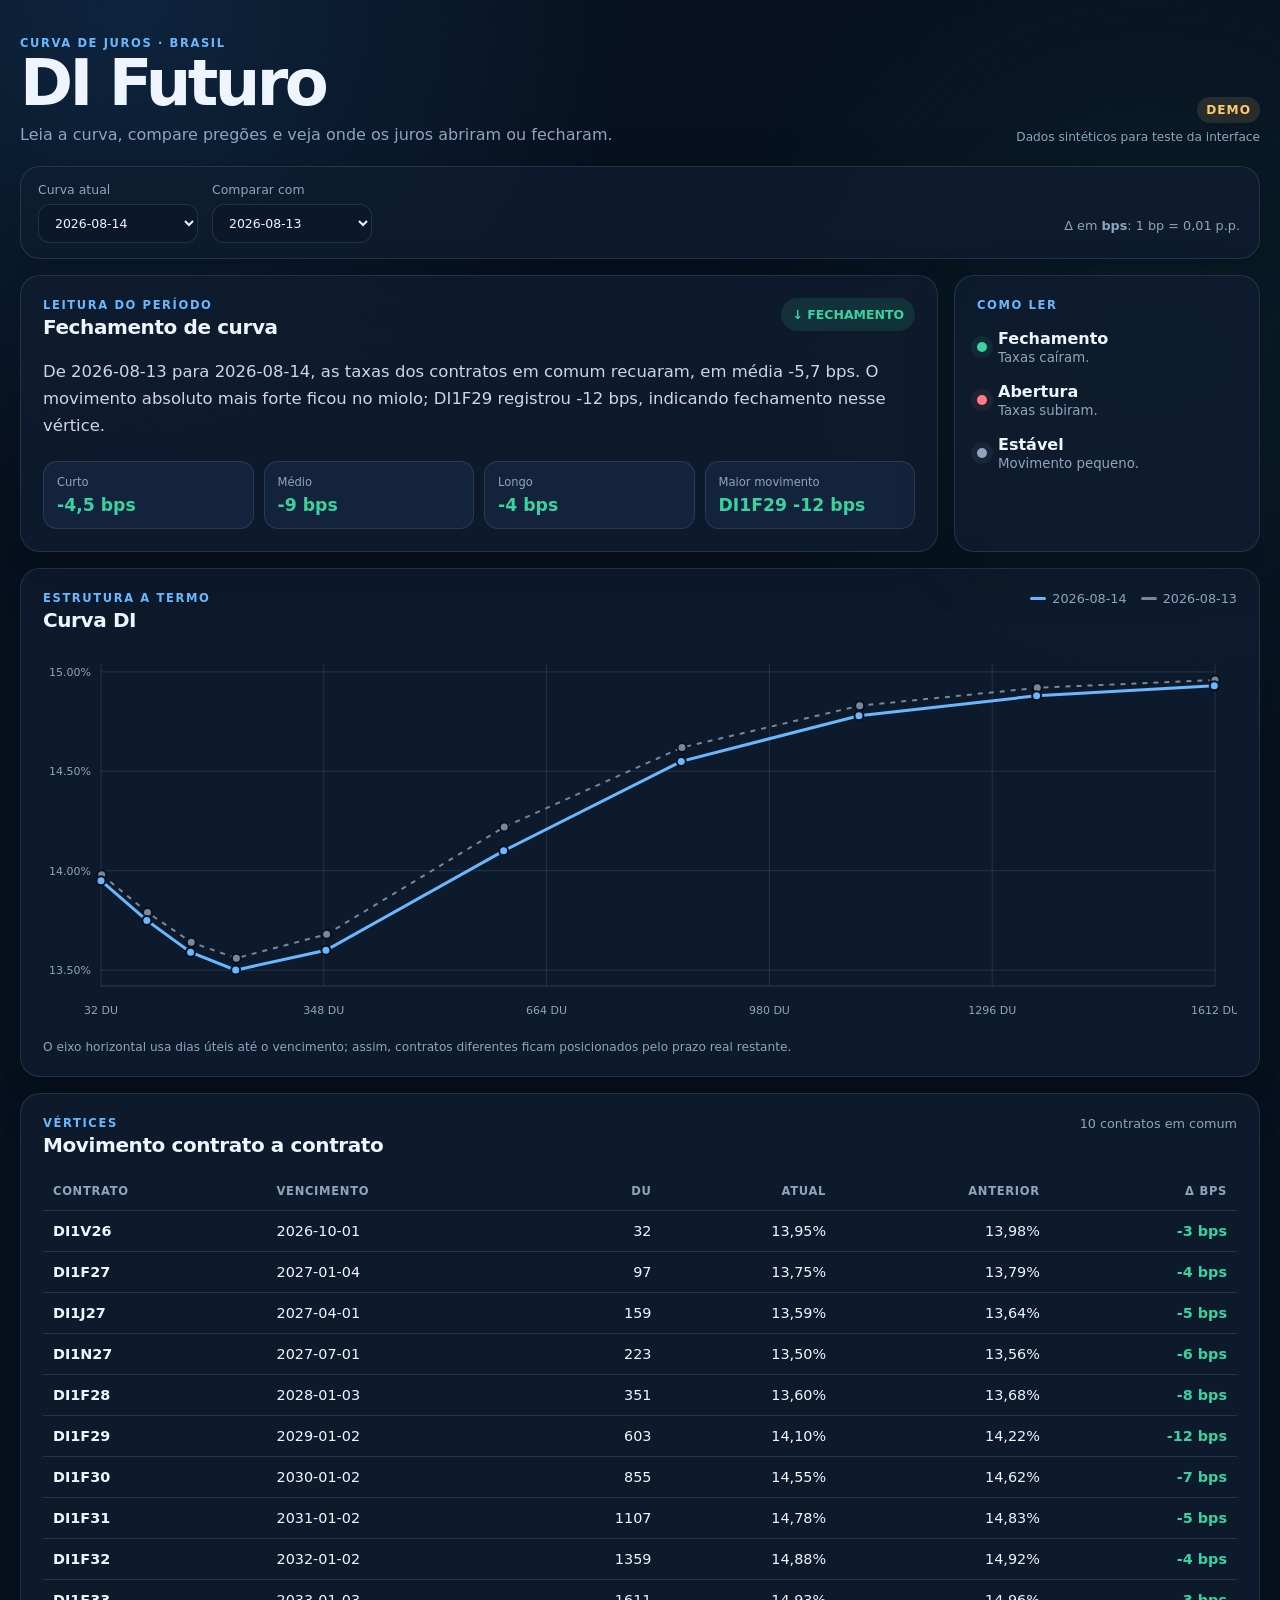
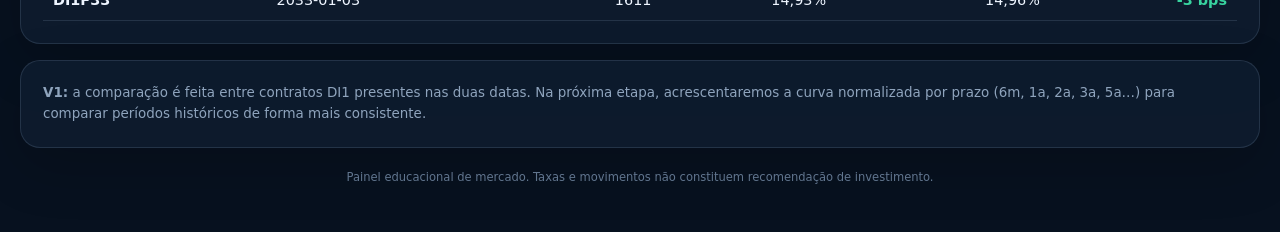
==== index.html @ f1d65b03 "Add files via upload" ====
<!doctype html>
<html lang="pt-BR">
<head>
  <meta charset="utf-8">
  <meta name="viewport" content="width=device-width, initial-scale=1">
  <meta name="description" content="Painel didático de curva DI Futuro, movimentos em pontos-base e comparação entre pregões.">
  <title>Curva de Juros Brasil · DI Futuro</title>
  <link rel="stylesheet" href="css/style.css">
</head>
<body>
  <main class="shell">
    <header class="topbar">
      <div>
        <p class="eyebrow">CURVA DE JUROS · BRASIL</p>
        <h1>DI Futuro</h1>
        <p class="subtitle">Leia a curva, compare pregões e veja onde os juros abriram ou fecharam.</p>
      </div>
      <div class="sourceBox">
        <span id="modeBadge" class="badge">carregando</span>
        <span id="sourceText">—</span>
      </div>
    </header>

    <section class="controls panel">
      <label>
        Curva atual
        <select id="currentDate"></select>
      </label>
      <label>
        Comparar com
        <select id="compareDate"></select>
      </label>
      <div class="controlHint">Δ em <strong>bps</strong>: 1 bp = 0,01 p.p.</div>
    </section>

    <section class="heroGrid">
      <article class="panel reading">
        <div class="panelHead">
          <div>
            <p class="eyebrow">LEITURA DO PERÍODO</p>
            <h2 id="movementTitle">—</h2>
          </div>
          <div id="movementPill" class="movementPill neutral">—</div>
        </div>
        <p id="movementText" class="readingText">Carregando as curvas…</p>
        <div class="metrics">
          <div><span>Curto</span><strong id="shortMove">—</strong></div>
          <div><span>Médio</span><strong id="midMove">—</strong></div>
          <div><span>Longo</span><strong id="longMove">—</strong></div>
          <div><span>Maior movimento</span><strong id="largestMove">—</strong></div>
        </div>
      </article>

      <article class="panel glossary">
        <p class="eyebrow">COMO LER</p>
        <div class="glossaryRow"><span class="dot down"></span><div><strong>Fechamento</strong><small>Taxas caíram.</small></div></div>
        <div class="glossaryRow"><span class="dot up"></span><div><strong>Abertura</strong><small>Taxas subiram.</small></div></div>
        <div class="glossaryRow"><span class="dot flat"></span><div><strong>Estável</strong><small>Movimento pequeno.</small></div></div>
      </article>
    </section>

    <section class="panel chartPanel">
      <div class="panelHead">
        <div>
          <p class="eyebrow">ESTRUTURA A TERMO</p>
          <h2>Curva DI</h2>
        </div>
        <div id="legend" class="legend"></div>
      </div>
      <div id="chart" class="chart" aria-label="Gráfico da curva DI"></div>
      <p class="chartNote">O eixo horizontal usa dias úteis até o vencimento; assim, contratos diferentes ficam posicionados pelo prazo real restante.</p>
    </section>

    <section class="panel">
      <div class="panelHead">
        <div>
          <p class="eyebrow">VÉRTICES</p>
          <h2>Movimento contrato a contrato</h2>
        </div>
        <div id="commonCount" class="muted">—</div>
      </div>
      <div class="tableWrap">
        <table>
          <thead>
            <tr>
              <th>Contrato</th>
              <th>Vencimento</th>
              <th>DU</th>
              <th>Atual</th>
              <th>Anterior</th>
              <th>Δ bps</th>
            </tr>
          </thead>
          <tbody id="curveTable"></tbody>
        </table>
      </div>
    </section>

    <section class="panel notePanel">
      <p><strong>V1:</strong> a comparação é feita entre contratos DI1 presentes nas duas datas. Na próxima etapa, acrescentaremos a curva normalizada por prazo (6m, 1a, 2a, 3a, 5a…) para comparar períodos históricos de forma mais consistente.</p>
    </section>

    <footer>
      Painel educacional de mercado. Taxas e movimentos não constituem recomendação de investimento.
    </footer>
  </main>
  <script src="js/app.js" defer></script>
</body>
</html>
---- css/style.css ----
:root {
  --bg: #07111f;
  --panel: rgba(14, 28, 47, .86);
  --panel2: rgba(21, 39, 63, .82);
  --text: #eef5ff;
  --muted: #8fa4bd;
  --line: rgba(166, 194, 226, .15);
  --accent: #69b7ff;
  --positive: #38d39f;
  --negative: #ff7b87;
  --warning: #ffc96b;
  --radius: 20px;
}
* { box-sizing: border-box; }
html { color-scheme: dark; }
body {
  margin: 0;
  font-family: Inter, ui-sans-serif, system-ui, -apple-system, BlinkMacSystemFont, "Segoe UI", sans-serif;
  background:
    radial-gradient(circle at 10% 0%, rgba(38, 105, 170, .22), transparent 32rem),
    radial-gradient(circle at 90% 18%, rgba(24, 124, 107, .12), transparent 28rem),
    var(--bg);
  color: var(--text);
}
.shell { width: min(1240px, calc(100% - 32px)); margin: 0 auto; padding: 36px 0 48px; }
.topbar { display: flex; gap: 28px; align-items: flex-end; justify-content: space-between; margin-bottom: 22px; }
h1 { margin: 2px 0 6px; font-size: clamp(2.2rem, 5vw, 4.5rem); line-height: .98; letter-spacing: -.055em; }
h2 { margin: 3px 0 0; font-size: 1.25rem; letter-spacing: -.02em; }
p { margin: 0; }
.eyebrow { color: var(--accent); font-weight: 800; font-size: .72rem; letter-spacing: .14em; }
.subtitle { color: var(--muted); max-width: 680px; margin-top: 10px; }
.panel { border: 1px solid var(--line); background: var(--panel); border-radius: var(--radius); box-shadow: 0 18px 55px rgba(0,0,0,.18); }
.sourceBox { display: flex; flex-direction: column; align-items: flex-end; gap: 7px; color: var(--muted); font-size: .76rem; text-align: right; max-width: 320px; }
.badge { display: inline-flex; padding: 6px 9px; border-radius: 999px; background: rgba(105,183,255,.13); color: var(--accent); font-weight: 800; text-transform: uppercase; letter-spacing: .08em; }
.badge.demo { color: var(--warning); background: rgba(255,201,107,.12); }
.badge.live { color: var(--positive); background: rgba(56,211,159,.12); }
.controls { padding: 15px 17px; display: flex; gap: 14px; align-items: end; margin-bottom: 16px; }
.controls label { display: grid; gap: 7px; color: var(--muted); font-size: .78rem; }
select { min-width: 160px; border: 1px solid var(--line); border-radius: 12px; background: #0a182a; color: var(--text); padding: 10px 12px; font: inherit; }
.controlHint { margin-left: auto; color: var(--muted); font-size: .8rem; padding: 10px 2px; }
.heroGrid { display: grid; grid-template-columns: minmax(0, 3fr) minmax(230px, 1fr); gap: 16px; margin-bottom: 16px; }
.reading, .glossary, .chartPanel, section.panel:not(.controls) { padding: 22px; }
.panelHead { display: flex; justify-content: space-between; gap: 18px; align-items: flex-start; }
.movementPill { padding: 9px 11px; border-radius: 999px; font-size: .78rem; font-weight: 800; white-space: nowrap; }
.movementPill.close { background: rgba(56,211,159,.12); color: var(--positive); }
.movementPill.open { background: rgba(255,123,135,.12); color: var(--negative); }
.movementPill.neutral { background: rgba(143,164,189,.12); color: var(--muted); }
.readingText { color: #c8d7e9; font-size: 1.03rem; line-height: 1.65; margin: 19px 0 22px; }
.metrics { display: grid; grid-template-columns: repeat(4, 1fr); gap: 10px; }
.metrics > div { background: var(--panel2); border: 1px solid var(--line); border-radius: 14px; padding: 13px; }
.metrics span { display: block; color: var(--muted); font-size: .72rem; margin-bottom: 6px; }
.metrics strong { font-size: 1.08rem; }
.glossary { display: grid; align-content: start; gap: 17px; }
.glossaryRow { display: flex; gap: 11px; align-items: center; }
.glossaryRow div { display: grid; gap: 2px; }
.glossaryRow small { color: var(--muted); }
.dot { width: 10px; height: 10px; border-radius: 50%; flex: 0 0 auto; }
.dot.down { background: var(--positive); box-shadow: 0 0 0 6px rgba(56,211,159,.08); }
.dot.up { background: var(--negative); box-shadow: 0 0 0 6px rgba(255,123,135,.08); }
.dot.flat { background: var(--muted); box-shadow: 0 0 0 6px rgba(143,164,189,.08); }
.chartPanel { margin-bottom: 16px; }
.legend { display: flex; gap: 14px; color: var(--muted); font-size: .8rem; flex-wrap: wrap; justify-content: end; }
.legend span { display: inline-flex; align-items: center; gap: 6px; }
.legend i { width: 16px; height: 3px; border-radius: 99px; display: inline-block; background: var(--accent); }
.legend .prev i { background: #7a8798; }
.chart { width: 100%; min-height: 390px; margin-top: 10px; overflow: hidden; }
.chart svg { width: 100%; height: 390px; display: block; }
.chart text { font-family: inherit; fill: var(--muted); font-size: 11px; }
.chart .grid { stroke: var(--line); stroke-width: 1; }
.chart .axis { stroke: rgba(166,194,226,.22); }
.chart .currentLine { fill: none; stroke: var(--accent); stroke-width: 3; }
.chart .prevLine { fill: none; stroke: #7a8798; stroke-width: 2; stroke-dasharray: 5 6; }
.chart .currentPoint { fill: var(--accent); stroke: #07111f; stroke-width: 2; }
.chart .prevPoint { fill: #7a8798; stroke: #07111f; stroke-width: 2; }
.chartNote { color: var(--muted); font-size: .76rem; margin-top: 8px; }
.tableWrap { overflow-x: auto; margin-top: 15px; }
table { width: 100%; border-collapse: collapse; min-width: 680px; }
th, td { padding: 12px 10px; border-bottom: 1px solid var(--line); text-align: right; font-variant-numeric: tabular-nums; }
th { color: var(--muted); font-size: .72rem; font-weight: 650; text-transform: uppercase; letter-spacing: .06em; }
th:first-child, td:first-child, th:nth-child(2), td:nth-child(2) { text-align: left; }
td { font-size: .9rem; }
.delta.neg { color: var(--positive); font-weight: 800; }
.delta.pos { color: var(--negative); font-weight: 800; }
.delta.flat { color: var(--muted); font-weight: 800; }
.muted { color: var(--muted); font-size: .8rem; }
.notePanel { margin-top: 16px; color: var(--muted); line-height: 1.55; font-size: .84rem; }
footer { color: #61758e; text-align: center; font-size: .72rem; padding-top: 22px; }
.error { color: var(--negative); padding: 24px; }
@media (max-width: 820px) {
  .topbar { align-items: flex-start; flex-direction: column; }
  .sourceBox { align-items: flex-start; text-align: left; }
  .controls { align-items: stretch; flex-direction: column; }
  .controlHint { margin-left: 0; }
  select { width: 100%; }
  .heroGrid { grid-template-columns: 1fr; }
  .metrics { grid-template-columns: repeat(2, 1fr); }
  .chart { min-height: 330px; }
  .chart svg { height: 330px; }
}
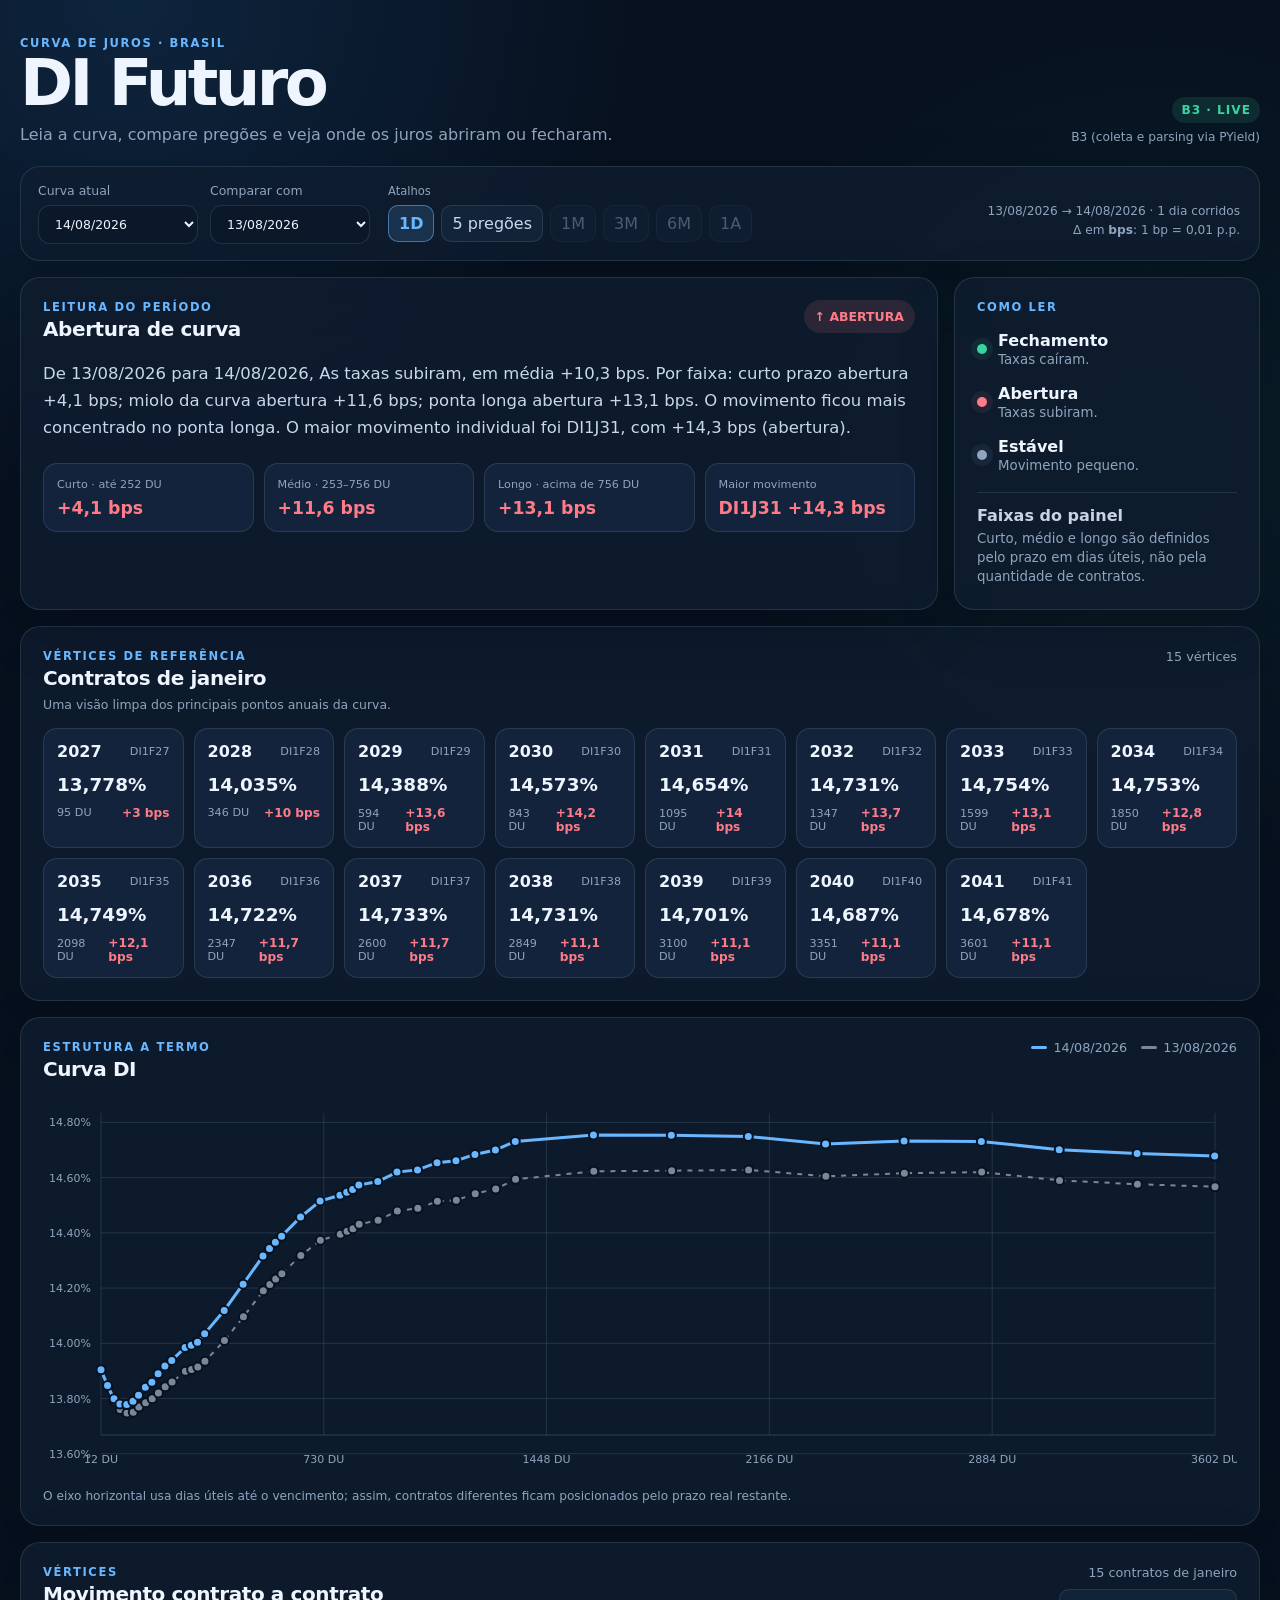
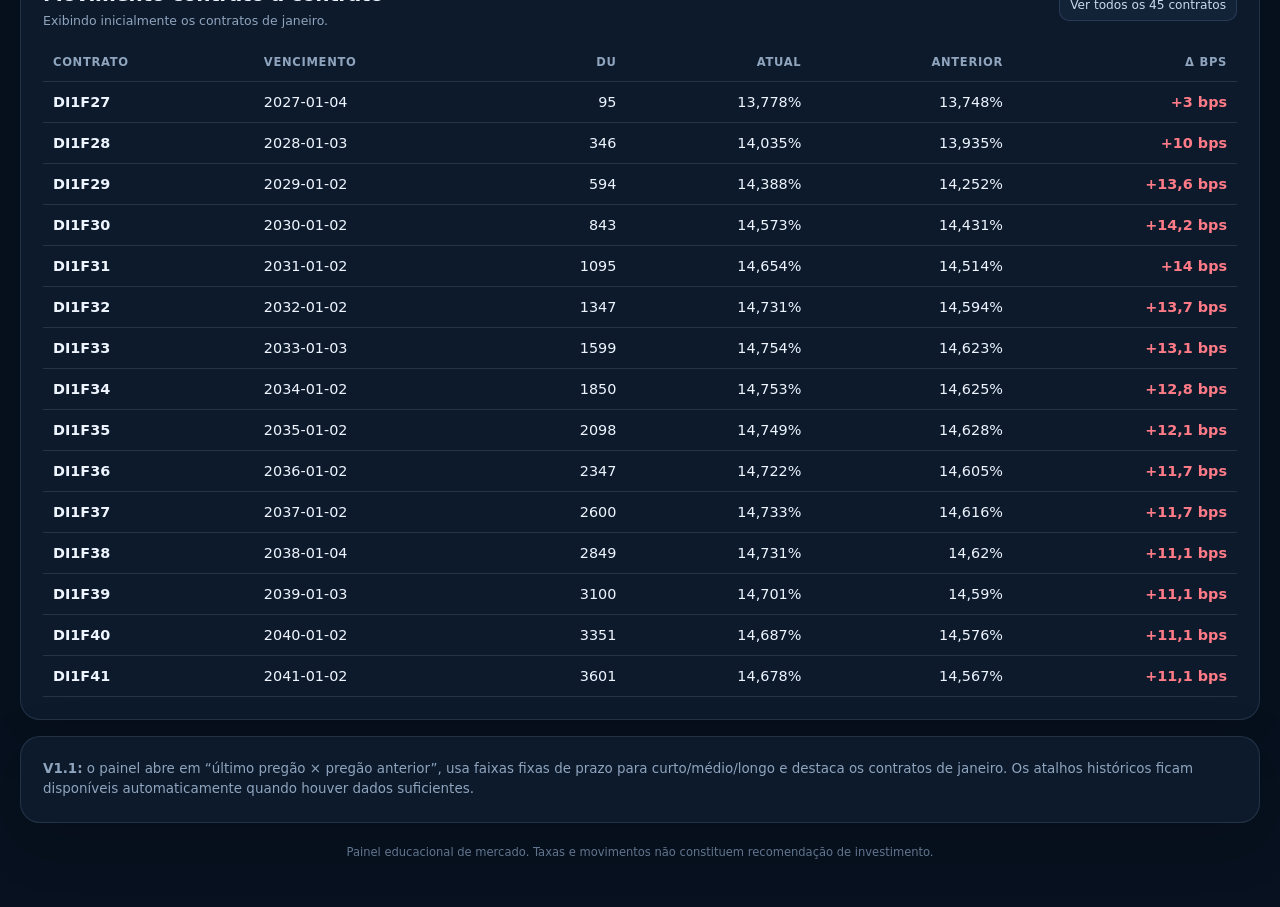
==== commit 83b910b6: "Add files via upload" ====
--- a/index.html
+++ b/index.html
@@ -22,15 +22,33 @@
     </header>
 
     <section class="controls panel">
-      <label>
-        Curva atual
-        <select id="currentDate"></select>
-      </label>
-      <label>
-        Comparar com
-        <select id="compareDate"></select>
-      </label>
-      <div class="controlHint">Δ em <strong>bps</strong>: 1 bp = 0,01 p.p.</div>
+      <div class="dateControls">
+        <label>
+          Curva atual
+          <select id="currentDate"></select>
+        </label>
+        <label>
+          Comparar com
+          <select id="compareDate"></select>
+        </label>
+      </div>
+
+      <div class="presetWrap">
+        <span class="presetLabel">Atalhos</span>
+        <div class="presetButtons" id="presetButtons">
+          <button type="button" data-preset="1d">1D</button>
+          <button type="button" data-preset="5d">5 pregões</button>
+          <button type="button" data-preset="1m">1M</button>
+          <button type="button" data-preset="3m">3M</button>
+          <button type="button" data-preset="6m">6M</button>
+          <button type="button" data-preset="1y">1A</button>
+        </div>
+      </div>
+
+      <div class="controlHint">
+        <span id="periodLabel">—</span>
+        <span>Δ em <strong>bps</strong>: 1 bp = 0,01 p.p.</span>
+      </div>
     </section>
 
     <section class="heroGrid">
@@ -44,10 +62,22 @@
         </div>
         <p id="movementText" class="readingText">Carregando as curvas…</p>
         <div class="metrics">
-          <div><span>Curto</span><strong id="shortMove">—</strong></div>
-          <div><span>Médio</span><strong id="midMove">—</strong></div>
-          <div><span>Longo</span><strong id="longMove">—</strong></div>
-          <div><span>Maior movimento</span><strong id="largestMove">—</strong></div>
+          <div>
+            <span>Curto · até 252 DU</span>
+            <strong id="shortMove">—</strong>
+          </div>
+          <div>
+            <span>Médio · 253–756 DU</span>
+            <strong id="midMove">—</strong>
+          </div>
+          <div>
+            <span>Longo · acima de 756 DU</span>
+            <strong id="longMove">—</strong>
+          </div>
+          <div>
+            <span>Maior movimento</span>
+            <strong id="largestMove">—</strong>
+          </div>
         </div>
       </article>
 
@@ -56,7 +86,23 @@
         <div class="glossaryRow"><span class="dot down"></span><div><strong>Fechamento</strong><small>Taxas caíram.</small></div></div>
         <div class="glossaryRow"><span class="dot up"></span><div><strong>Abertura</strong><small>Taxas subiram.</small></div></div>
         <div class="glossaryRow"><span class="dot flat"></span><div><strong>Estável</strong><small>Movimento pequeno.</small></div></div>
+        <div class="bucketHelp">
+          <strong>Faixas do painel</strong>
+          <small>Curto, médio e longo são definidos pelo prazo em dias úteis, não pela quantidade de contratos.</small>
+        </div>
       </article>
+    </section>
+
+    <section class="panel januaryPanel">
+      <div class="panelHead">
+        <div>
+          <p class="eyebrow">VÉRTICES DE REFERÊNCIA</p>
+          <h2>Contratos de janeiro</h2>
+          <p class="sectionSubtitle">Uma visão limpa dos principais pontos anuais da curva.</p>
+        </div>
+        <div id="januaryCount" class="muted">—</div>
+      </div>
+      <div id="januaryGrid" class="januaryGrid"></div>
     </section>
 
     <section class="panel chartPanel">
@@ -76,8 +122,12 @@
         <div>
           <p class="eyebrow">VÉRTICES</p>
           <h2>Movimento contrato a contrato</h2>
+          <p class="sectionSubtitle" id="tableModeText">Exibindo inicialmente os contratos de janeiro.</p>
         </div>
-        <div id="commonCount" class="muted">—</div>
+        <div class="tableActions">
+          <div id="commonCount" class="muted">—</div>
+          <button type="button" id="toggleTable" class="secondaryButton">Ver todos os contratos</button>
+        </div>
       </div>
       <div class="tableWrap">
         <table>
@@ -97,7 +147,7 @@
     </section>
 
     <section class="panel notePanel">
-      <p><strong>V1:</strong> a comparação é feita entre contratos DI1 presentes nas duas datas. Na próxima etapa, acrescentaremos a curva normalizada por prazo (6m, 1a, 2a, 3a, 5a…) para comparar períodos históricos de forma mais consistente.</p>
+      <p><strong>V1.1:</strong> o painel abre em “último pregão × pregão anterior”, usa faixas fixas de prazo para curto/médio/longo e destaca os contratos de janeiro. Os atalhos históricos ficam disponíveis automaticamente quando houver dados suficientes.</p>
     </section>
 
     <footer>
--- a/css/style.css
+++ b/css/style.css
@@ -22,6 +22,9 @@
     var(--bg);
   color: var(--text);
 }
+button, select { font: inherit; }
+button { cursor: pointer; }
+
 .shell { width: min(1240px, calc(100% - 32px)); margin: 0 auto; padding: 36px 0 48px; }
 .topbar { display: flex; gap: 28px; align-items: flex-end; justify-content: space-between; margin-bottom: 22px; }
 h1 { margin: 2px 0 6px; font-size: clamp(2.2rem, 5vw, 4.5rem); line-height: .98; letter-spacing: -.055em; }
@@ -29,27 +32,99 @@
 p { margin: 0; }
 .eyebrow { color: var(--accent); font-weight: 800; font-size: .72rem; letter-spacing: .14em; }
 .subtitle { color: var(--muted); max-width: 680px; margin-top: 10px; }
-.panel { border: 1px solid var(--line); background: var(--panel); border-radius: var(--radius); box-shadow: 0 18px 55px rgba(0,0,0,.18); }
-.sourceBox { display: flex; flex-direction: column; align-items: flex-end; gap: 7px; color: var(--muted); font-size: .76rem; text-align: right; max-width: 320px; }
-.badge { display: inline-flex; padding: 6px 9px; border-radius: 999px; background: rgba(105,183,255,.13); color: var(--accent); font-weight: 800; text-transform: uppercase; letter-spacing: .08em; }
+.sectionSubtitle { color: var(--muted); font-size: .78rem; margin-top: 7px; }
+
+.panel {
+  border: 1px solid var(--line);
+  background: var(--panel);
+  border-radius: var(--radius);
+  box-shadow: 0 18px 55px rgba(0,0,0,.18);
+}
+.sourceBox {
+  display: flex; flex-direction: column; align-items: flex-end; gap: 7px;
+  color: var(--muted); font-size: .76rem; text-align: right; max-width: 320px;
+}
+.badge {
+  display: inline-flex; padding: 6px 9px; border-radius: 999px;
+  background: rgba(105,183,255,.13); color: var(--accent);
+  font-weight: 800; text-transform: uppercase; letter-spacing: .08em;
+}
 .badge.demo { color: var(--warning); background: rgba(255,201,107,.12); }
 .badge.live { color: var(--positive); background: rgba(56,211,159,.12); }
-.controls { padding: 15px 17px; display: flex; gap: 14px; align-items: end; margin-bottom: 16px; }
+
+.controls {
+  padding: 16px 17px;
+  display: grid;
+  grid-template-columns: auto 1fr auto;
+  gap: 18px;
+  align-items: end;
+  margin-bottom: 16px;
+}
+.dateControls { display: flex; gap: 12px; }
 .controls label { display: grid; gap: 7px; color: var(--muted); font-size: .78rem; }
-select { min-width: 160px; border: 1px solid var(--line); border-radius: 12px; background: #0a182a; color: var(--text); padding: 10px 12px; font: inherit; }
-.controlHint { margin-left: auto; color: var(--muted); font-size: .8rem; padding: 10px 2px; }
-.heroGrid { display: grid; grid-template-columns: minmax(0, 3fr) minmax(230px, 1fr); gap: 16px; margin-bottom: 16px; }
-.reading, .glossary, .chartPanel, section.panel:not(.controls) { padding: 22px; }
+select {
+  min-width: 160px;
+  border: 1px solid var(--line);
+  border-radius: 12px;
+  background: #0a182a;
+  color: var(--text);
+  padding: 10px 12px;
+}
+.presetWrap { display: grid; gap: 7px; align-self: center; }
+.presetLabel { color: var(--muted); font-size: .72rem; }
+.presetButtons { display: flex; gap: 7px; flex-wrap: wrap; }
+.presetButtons button,
+.secondaryButton {
+  border: 1px solid var(--line);
+  background: rgba(105,183,255,.06);
+  color: #c9d9ea;
+  border-radius: 10px;
+  padding: 8px 10px;
+  transition: .15s ease;
+}
+.presetButtons button:hover:not(:disabled),
+.secondaryButton:hover {
+  border-color: rgba(105,183,255,.45);
+  background: rgba(105,183,255,.12);
+}
+.presetButtons button.active {
+  color: var(--accent);
+  border-color: rgba(105,183,255,.52);
+  background: rgba(105,183,255,.15);
+  font-weight: 800;
+}
+.presetButtons button:disabled {
+  opacity: .34;
+  cursor: not-allowed;
+}
+.controlHint {
+  color: var(--muted);
+  font-size: .76rem;
+  display: grid;
+  gap: 5px;
+  text-align: right;
+  padding: 7px 2px;
+}
+
+.heroGrid {
+  display: grid;
+  grid-template-columns: minmax(0, 3fr) minmax(230px, 1fr);
+  gap: 16px;
+  margin-bottom: 16px;
+}
+.reading, .glossary, .chartPanel, .januaryPanel, section.panel:not(.controls) { padding: 22px; }
 .panelHead { display: flex; justify-content: space-between; gap: 18px; align-items: flex-start; }
 .movementPill { padding: 9px 11px; border-radius: 999px; font-size: .78rem; font-weight: 800; white-space: nowrap; }
 .movementPill.close { background: rgba(56,211,159,.12); color: var(--positive); }
 .movementPill.open { background: rgba(255,123,135,.12); color: var(--negative); }
 .movementPill.neutral { background: rgba(143,164,189,.12); color: var(--muted); }
 .readingText { color: #c8d7e9; font-size: 1.03rem; line-height: 1.65; margin: 19px 0 22px; }
+
 .metrics { display: grid; grid-template-columns: repeat(4, 1fr); gap: 10px; }
 .metrics > div { background: var(--panel2); border: 1px solid var(--line); border-radius: 14px; padding: 13px; }
-.metrics span { display: block; color: var(--muted); font-size: .72rem; margin-bottom: 6px; }
+.metrics span { display: block; color: var(--muted); font-size: .7rem; margin-bottom: 6px; line-height: 1.35; }
 .metrics strong { font-size: 1.08rem; }
+
 .glossary { display: grid; align-content: start; gap: 17px; }
 .glossaryRow { display: flex; gap: 11px; align-items: center; }
 .glossaryRow div { display: grid; gap: 2px; }
@@ -58,6 +133,34 @@
 .dot.down { background: var(--positive); box-shadow: 0 0 0 6px rgba(56,211,159,.08); }
 .dot.up { background: var(--negative); box-shadow: 0 0 0 6px rgba(255,123,135,.08); }
 .dot.flat { background: var(--muted); box-shadow: 0 0 0 6px rgba(143,164,189,.08); }
+.bucketHelp {
+  display: grid; gap: 4px; padding-top: 13px; margin-top: 2px;
+  border-top: 1px solid var(--line); color: #c7d4e4;
+}
+.bucketHelp small { color: var(--muted); line-height: 1.45; }
+
+.januaryPanel { margin-bottom: 16px; }
+.januaryGrid {
+  display: grid;
+  grid-template-columns: repeat(auto-fit, minmax(125px, 1fr));
+  gap: 10px;
+  margin-top: 16px;
+}
+.vertexCard {
+  border: 1px solid var(--line);
+  background: var(--panel2);
+  border-radius: 14px;
+  padding: 13px;
+  min-width: 0;
+}
+.vertexTop, .vertexBottom {
+  display: flex; align-items: center; justify-content: space-between; gap: 8px;
+}
+.vertexTop span { font-weight: 800; }
+.vertexTop small, .vertexBottom span:first-child { color: var(--muted); font-size: .7rem; }
+.vertexCard > strong { display: block; font-size: 1.15rem; margin: 13px 0 11px; font-variant-numeric: tabular-nums; }
+.vertexBottom .delta { font-size: .76rem; }
+
 .chartPanel { margin-bottom: 16px; }
 .legend { display: flex; gap: 14px; color: var(--muted); font-size: .8rem; flex-wrap: wrap; justify-content: end; }
 .legend span { display: inline-flex; align-items: center; gap: 6px; }
@@ -73,12 +176,21 @@
 .chart .currentPoint { fill: var(--accent); stroke: #07111f; stroke-width: 2; }
 .chart .prevPoint { fill: #7a8798; stroke: #07111f; stroke-width: 2; }
 .chartNote { color: var(--muted); font-size: .76rem; margin-top: 8px; }
+
+.tableActions { display: grid; justify-items: end; gap: 9px; }
+.secondaryButton { font-size: .76rem; white-space: nowrap; }
 .tableWrap { overflow-x: auto; margin-top: 15px; }
 table { width: 100%; border-collapse: collapse; min-width: 680px; }
-th, td { padding: 12px 10px; border-bottom: 1px solid var(--line); text-align: right; font-variant-numeric: tabular-nums; }
+th, td {
+  padding: 12px 10px;
+  border-bottom: 1px solid var(--line);
+  text-align: right;
+  font-variant-numeric: tabular-nums;
+}
 th { color: var(--muted); font-size: .72rem; font-weight: 650; text-transform: uppercase; letter-spacing: .06em; }
 th:first-child, td:first-child, th:nth-child(2), td:nth-child(2) { text-align: left; }
 td { font-size: .9rem; }
+
 .delta.neg { color: var(--positive); font-weight: 800; }
 .delta.pos { color: var(--negative); font-weight: 800; }
 .delta.flat { color: var(--muted); font-weight: 800; }
@@ -86,14 +198,28 @@
 .notePanel { margin-top: 16px; color: var(--muted); line-height: 1.55; font-size: .84rem; }
 footer { color: #61758e; text-align: center; font-size: .72rem; padding-top: 22px; }
 .error { color: var(--negative); padding: 24px; }
+
+@media (max-width: 1000px) {
+  .controls { grid-template-columns: 1fr; align-items: stretch; }
+  .controlHint { text-align: left; }
+}
+
 @media (max-width: 820px) {
+  .shell { width: min(100% - 20px, 1240px); padding-top: 22px; }
   .topbar { align-items: flex-start; flex-direction: column; }
   .sourceBox { align-items: flex-start; text-align: left; }
-  .controls { align-items: stretch; flex-direction: column; }
-  .controlHint { margin-left: 0; }
+  .dateControls { flex-direction: column; }
   select { width: 100%; }
   .heroGrid { grid-template-columns: 1fr; }
   .metrics { grid-template-columns: repeat(2, 1fr); }
   .chart { min-height: 330px; }
   .chart svg { height: 330px; }
-}
+  .panelHead { flex-direction: column; }
+  .tableActions { justify-items: start; }
+}
+
+@media (max-width: 520px) {
+  .metrics { grid-template-columns: 1fr; }
+  .presetButtons button { flex: 1 1 auto; }
+  .januaryGrid { grid-template-columns: repeat(2, 1fr); }
+}
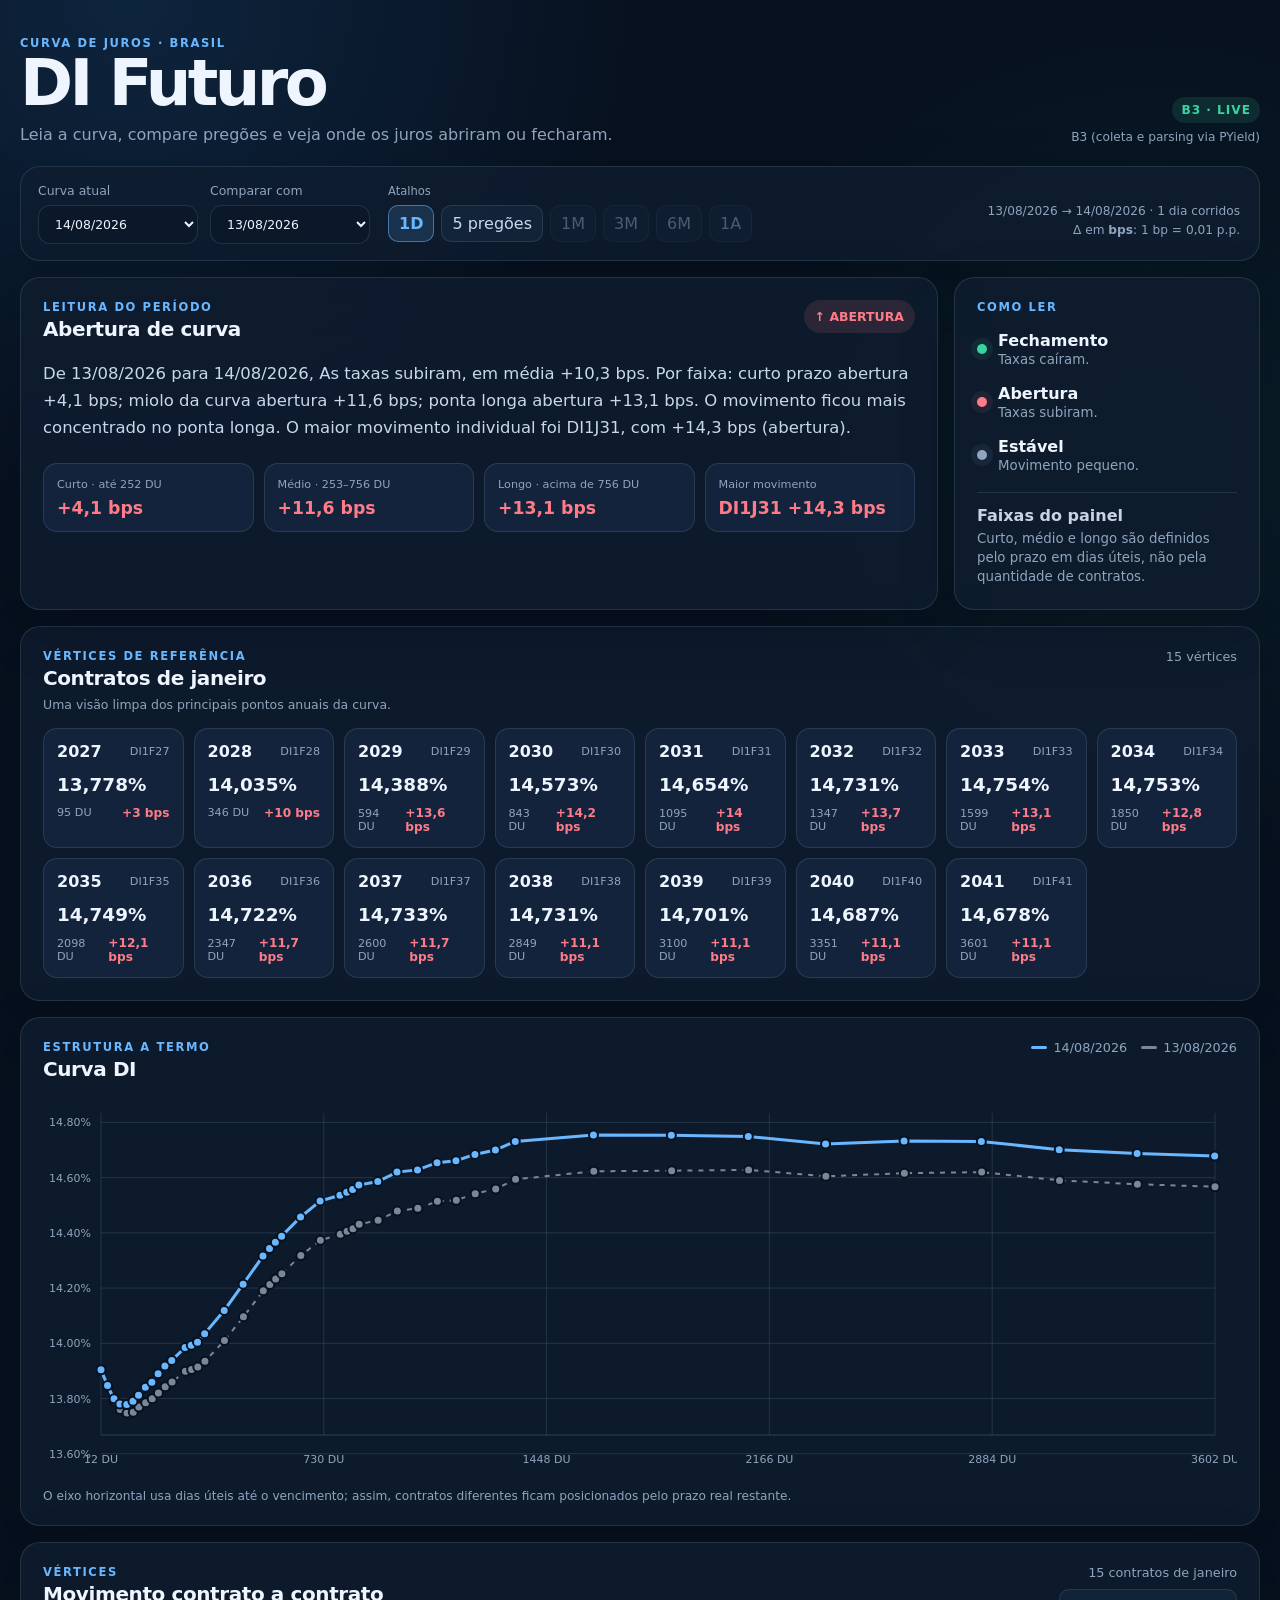
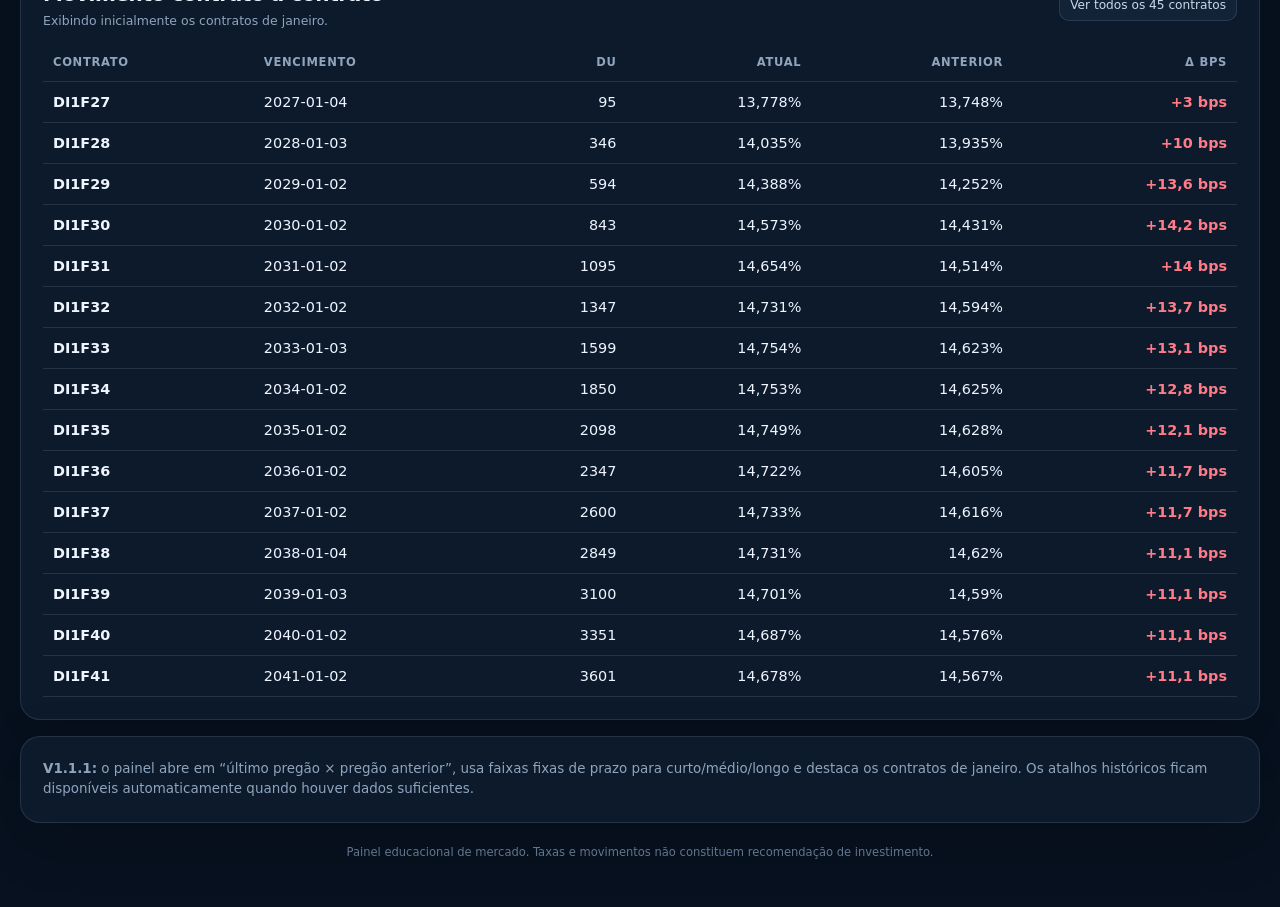
==== commit a2136982: "Add files via upload" ====
--- a/index.html
+++ b/index.html
@@ -5,7 +5,7 @@
   <meta name="viewport" content="width=device-width, initial-scale=1">
   <meta name="description" content="Painel didático de curva DI Futuro, movimentos em pontos-base e comparação entre pregões.">
   <title>Curva de Juros Brasil · DI Futuro</title>
-  <link rel="stylesheet" href="css/style.css">
+  <link rel="stylesheet" href="css/style.css?v=1.1.1">
 </head>
 <body>
   <main class="shell">
@@ -147,13 +147,13 @@
     </section>
 
     <section class="panel notePanel">
-      <p><strong>V1.1:</strong> o painel abre em “último pregão × pregão anterior”, usa faixas fixas de prazo para curto/médio/longo e destaca os contratos de janeiro. Os atalhos históricos ficam disponíveis automaticamente quando houver dados suficientes.</p>
+      <p><strong>V1.1.1:</strong> o painel abre em “último pregão × pregão anterior”, usa faixas fixas de prazo para curto/médio/longo e destaca os contratos de janeiro. Os atalhos históricos ficam disponíveis automaticamente quando houver dados suficientes.</p>
     </section>
 
     <footer>
       Painel educacional de mercado. Taxas e movimentos não constituem recomendação de investimento.
     </footer>
   </main>
-  <script src="js/app.js" defer></script>
+  <script src="js/app.js?v=1.1.1" defer></script>
 </body>
 </html>
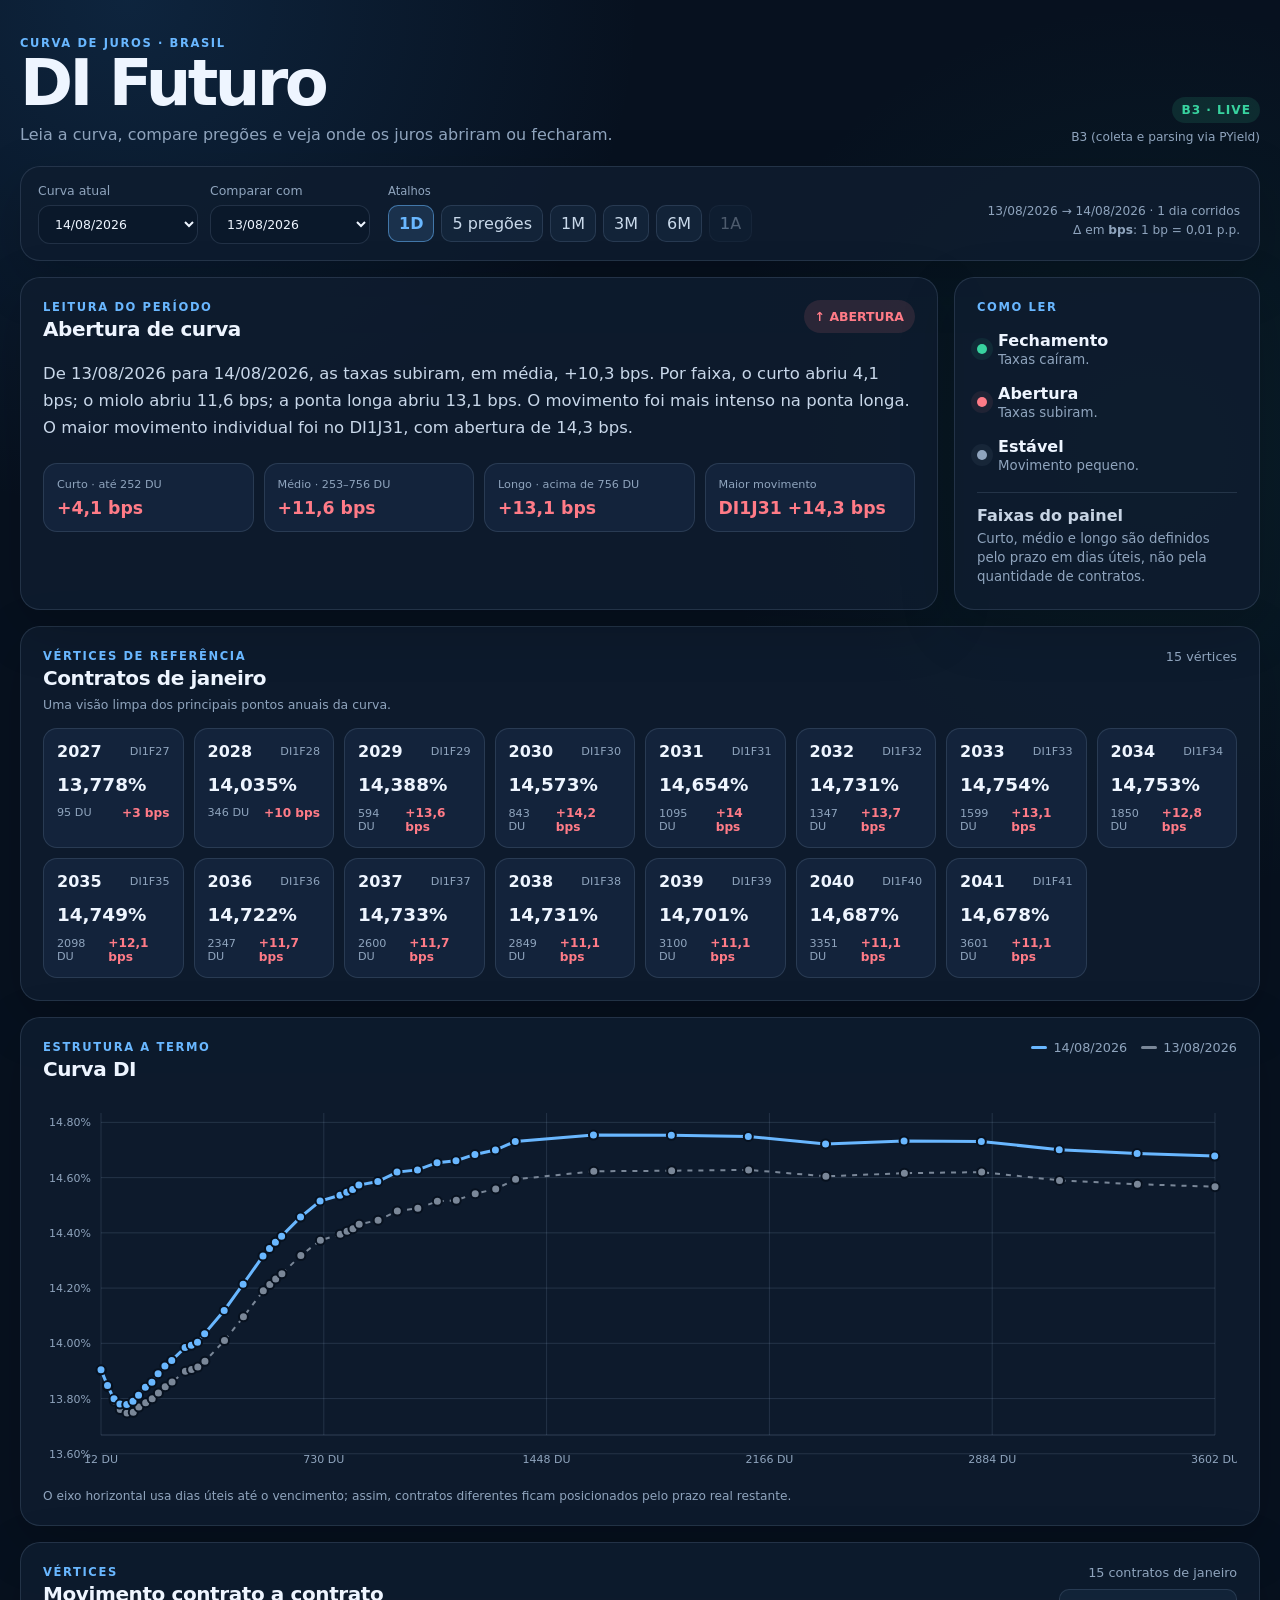
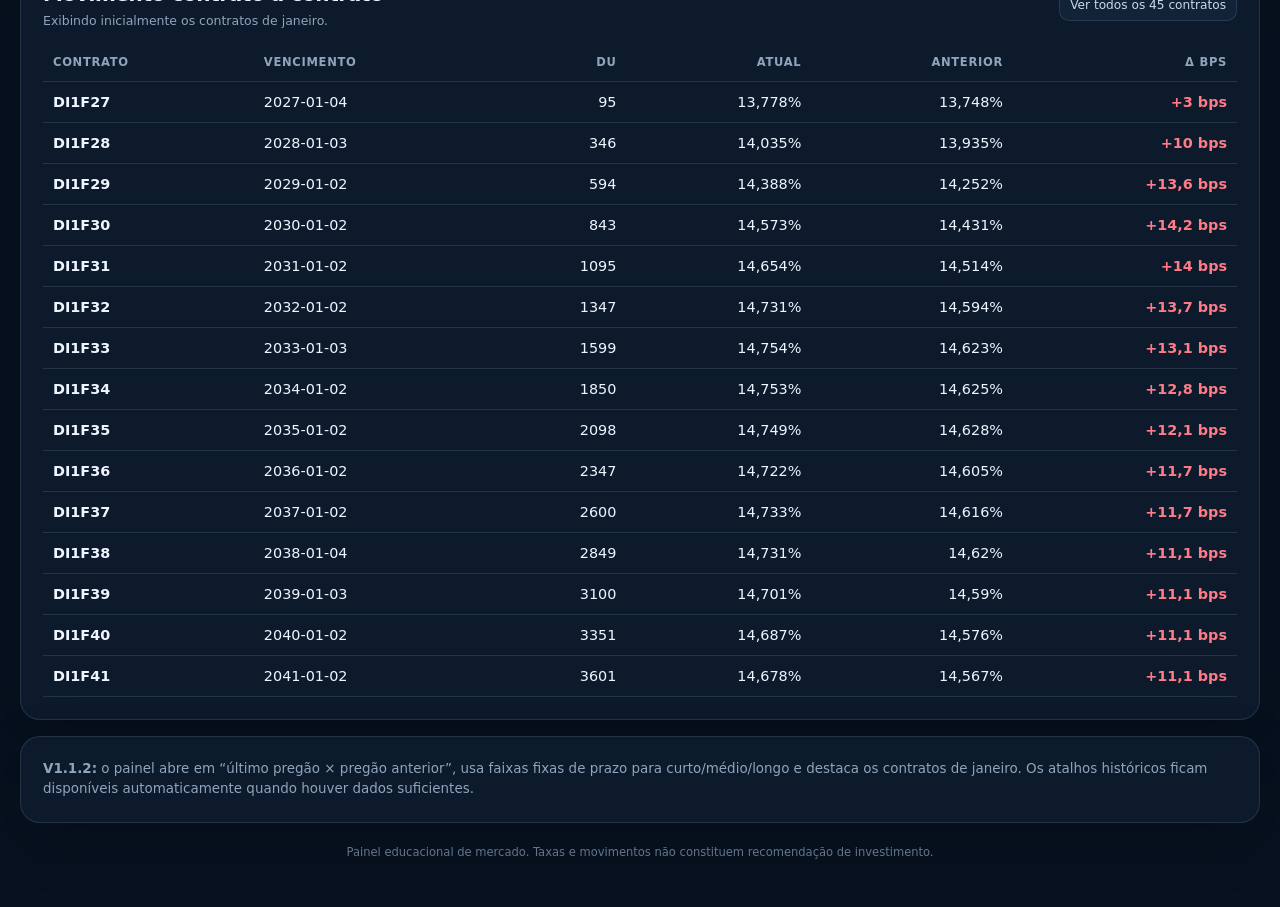
==== commit b0e7632a: "Add files via upload" ====
--- a/index.html
+++ b/index.html
@@ -5,7 +5,7 @@
   <meta name="viewport" content="width=device-width, initial-scale=1">
   <meta name="description" content="Painel didático de curva DI Futuro, movimentos em pontos-base e comparação entre pregões.">
   <title>Curva de Juros Brasil · DI Futuro</title>
-  <link rel="stylesheet" href="css/style.css?v=1.1.1">
+  <link rel="stylesheet" href="css/style.css?v=1.1.2">
 </head>
 <body>
   <main class="shell">
@@ -147,13 +147,13 @@
     </section>
 
     <section class="panel notePanel">
-      <p><strong>V1.1.1:</strong> o painel abre em “último pregão × pregão anterior”, usa faixas fixas de prazo para curto/médio/longo e destaca os contratos de janeiro. Os atalhos históricos ficam disponíveis automaticamente quando houver dados suficientes.</p>
+      <p><strong>V1.1.2:</strong> o painel abre em “último pregão × pregão anterior”, usa faixas fixas de prazo para curto/médio/longo e destaca os contratos de janeiro. Os atalhos históricos ficam disponíveis automaticamente quando houver dados suficientes.</p>
     </section>
 
     <footer>
       Painel educacional de mercado. Taxas e movimentos não constituem recomendação de investimento.
     </footer>
   </main>
-  <script src="js/app.js?v=1.1.1" defer></script>
+  <script src="js/app.js?v=1.1.2" defer></script>
 </body>
 </html>
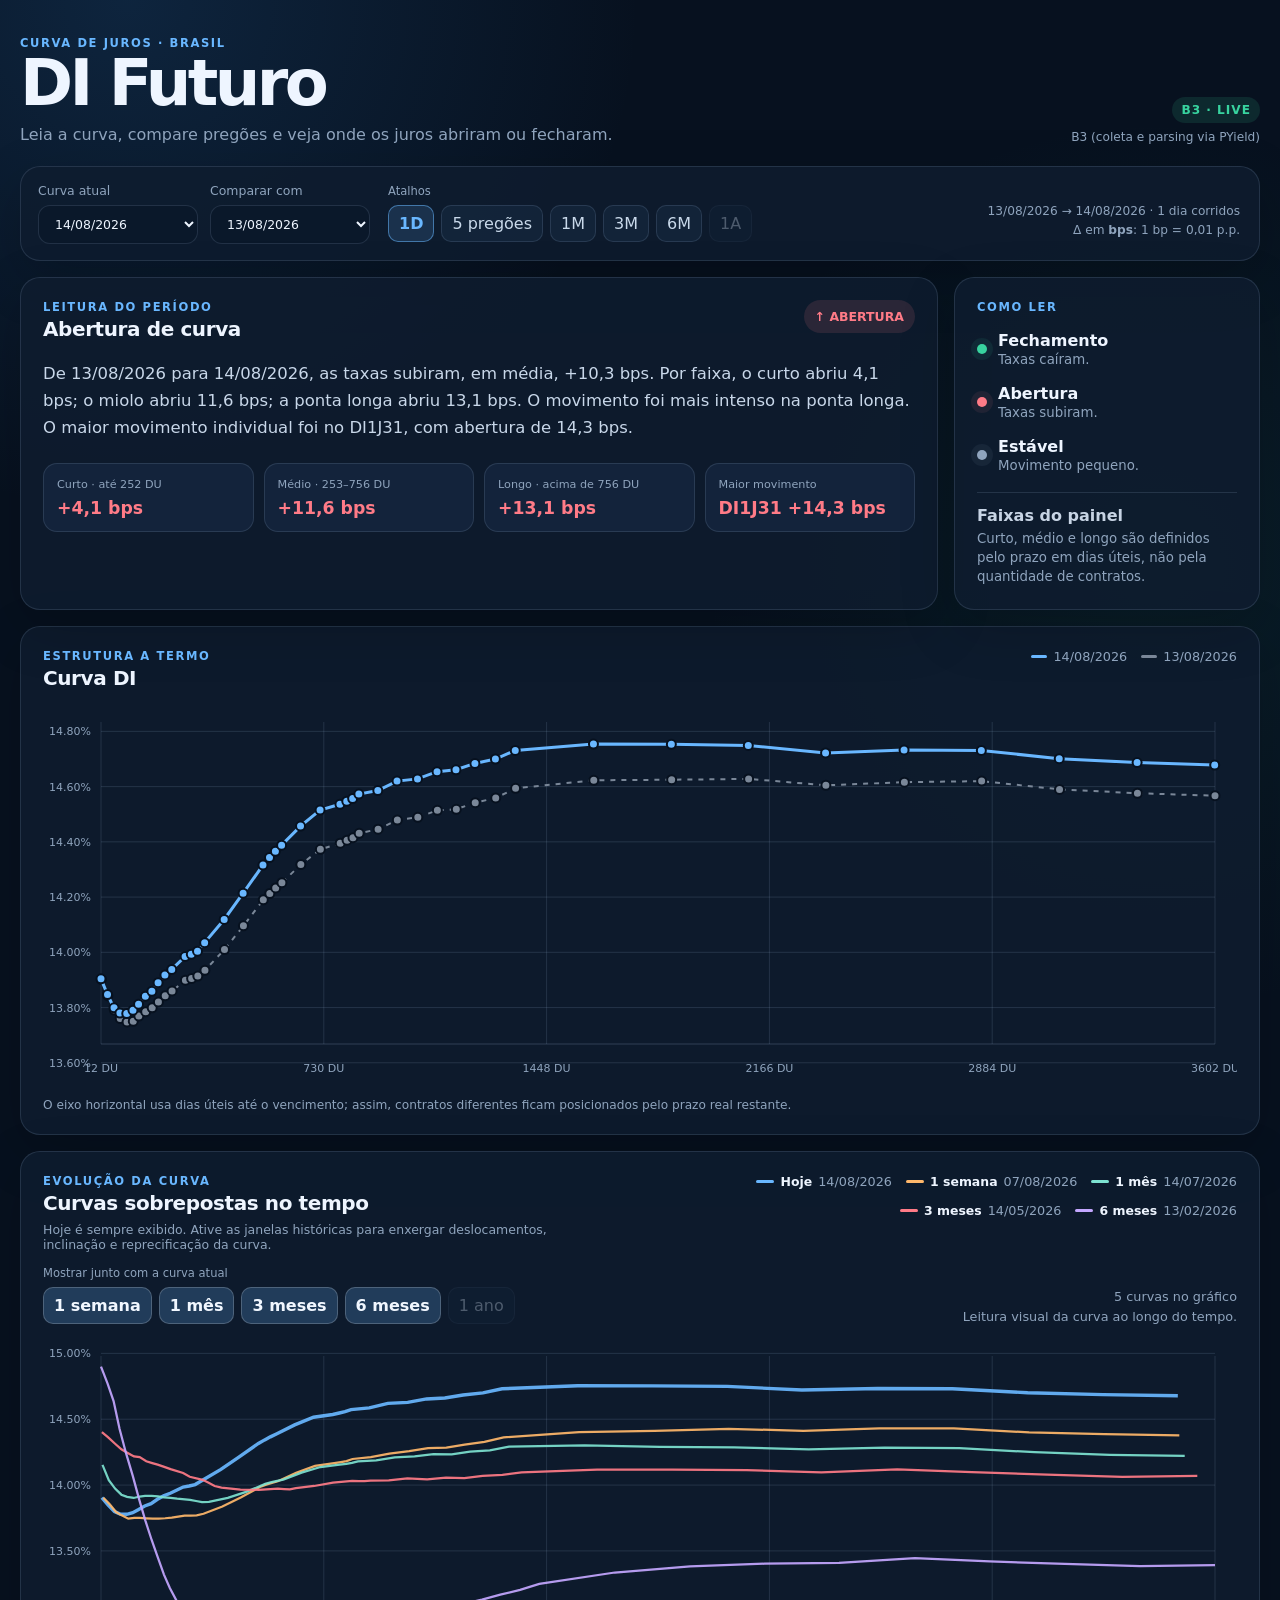
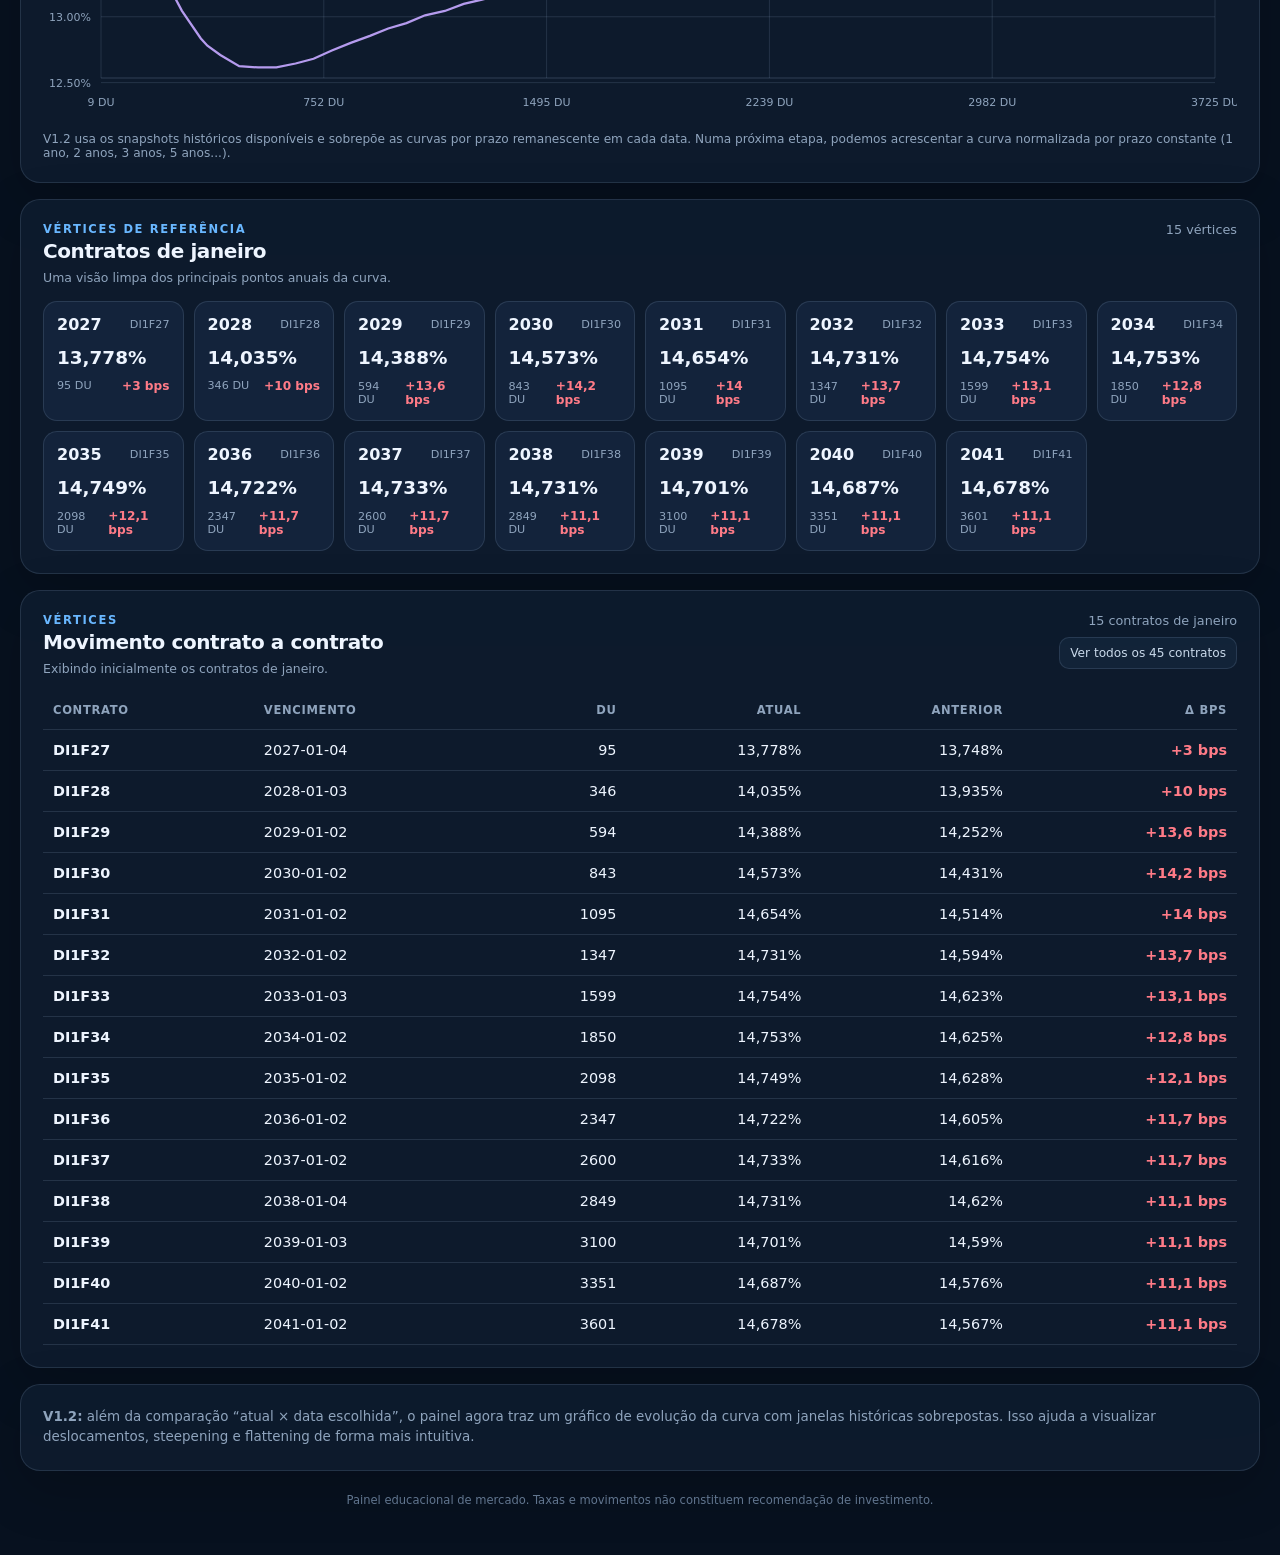
==== commit bfe10554: "Add files via upload" ====
--- a/index.html
+++ b/index.html
@@ -5,7 +5,7 @@
   <meta name="viewport" content="width=device-width, initial-scale=1">
   <meta name="description" content="Painel didático de curva DI Futuro, movimentos em pontos-base e comparação entre pregões.">
   <title>Curva de Juros Brasil · DI Futuro</title>
-  <link rel="stylesheet" href="css/style.css?v=1.1.2">
+  <link rel="stylesheet" href="css/style.css?v=1.2.0">
 </head>
 <body>
   <main class="shell">
@@ -93,6 +93,49 @@
       </article>
     </section>
 
+    <section class="panel chartPanel">
+      <div class="panelHead">
+        <div>
+          <p class="eyebrow">ESTRUTURA A TERMO</p>
+          <h2>Curva DI</h2>
+        </div>
+        <div id="legend" class="legend"></div>
+      </div>
+      <div id="chart" class="chart" aria-label="Gráfico da curva DI"></div>
+      <p class="chartNote">O eixo horizontal usa dias úteis até o vencimento; assim, contratos diferentes ficam posicionados pelo prazo real restante.</p>
+    </section>
+
+    <section class="panel evolutionPanel">
+      <div class="panelHead">
+        <div>
+          <p class="eyebrow">EVOLUÇÃO DA CURVA</p>
+          <h2>Curvas sobrepostas no tempo</h2>
+          <p class="sectionSubtitle">Hoje é sempre exibido. Ative as janelas históricas para enxergar deslocamentos, inclinação e reprecificação da curva.</p>
+        </div>
+        <div id="evolutionLegend" class="legend"></div>
+      </div>
+
+      <div class="evoControls">
+        <div class="presetWrap">
+          <span class="presetLabel">Mostrar junto com a curva atual</span>
+          <div class="presetButtons evoButtons" id="evolutionButtons">
+            <button type="button" data-evo="5d">1 semana</button>
+            <button type="button" data-evo="1m">1 mês</button>
+            <button type="button" data-evo="3m">3 meses</button>
+            <button type="button" data-evo="6m">6 meses</button>
+            <button type="button" data-evo="1y">1 ano</button>
+          </div>
+        </div>
+        <div class="evoHint">
+          <div id="evolutionCount" class="muted">—</div>
+          <div class="muted">Leitura visual da curva ao longo do tempo.</div>
+        </div>
+      </div>
+
+      <div id="evolutionChart" class="chart evolutionChart" aria-label="Gráfico de evolução histórica da curva DI"></div>
+      <p class="chartNote">V1.2 usa os snapshots históricos disponíveis e sobrepõe as curvas por prazo remanescente em cada data. Numa próxima etapa, podemos acrescentar a curva normalizada por prazo constante (1 ano, 2 anos, 3 anos, 5 anos...).</p>
+    </section>
+
     <section class="panel januaryPanel">
       <div class="panelHead">
         <div>
@@ -103,18 +146,6 @@
         <div id="januaryCount" class="muted">—</div>
       </div>
       <div id="januaryGrid" class="januaryGrid"></div>
-    </section>
-
-    <section class="panel chartPanel">
-      <div class="panelHead">
-        <div>
-          <p class="eyebrow">ESTRUTURA A TERMO</p>
-          <h2>Curva DI</h2>
-        </div>
-        <div id="legend" class="legend"></div>
-      </div>
-      <div id="chart" class="chart" aria-label="Gráfico da curva DI"></div>
-      <p class="chartNote">O eixo horizontal usa dias úteis até o vencimento; assim, contratos diferentes ficam posicionados pelo prazo real restante.</p>
     </section>
 
     <section class="panel">
@@ -147,13 +178,13 @@
     </section>
 
     <section class="panel notePanel">
-      <p><strong>V1.1.2:</strong> o painel abre em “último pregão × pregão anterior”, usa faixas fixas de prazo para curto/médio/longo e destaca os contratos de janeiro. Os atalhos históricos ficam disponíveis automaticamente quando houver dados suficientes.</p>
+      <p><strong>V1.2:</strong> além da comparação “atual × data escolhida”, o painel agora traz um gráfico de evolução da curva com janelas históricas sobrepostas. Isso ajuda a visualizar deslocamentos, steepening e flattening de forma mais intuitiva.</p>
     </section>
 
     <footer>
       Painel educacional de mercado. Taxas e movimentos não constituem recomendação de investimento.
     </footer>
   </main>
-  <script src="js/app.js?v=1.1.2" defer></script>
+  <script src="js/app.js?v=1.2.0" defer></script>
 </body>
 </html>
--- a/css/style.css
+++ b/css/style.css
@@ -112,7 +112,7 @@
   gap: 16px;
   margin-bottom: 16px;
 }
-.reading, .glossary, .chartPanel, .januaryPanel, section.panel:not(.controls) { padding: 22px; }
+.reading, .glossary, .chartPanel, .januaryPanel, .evolutionPanel, section.panel:not(.controls) { padding: 22px; }
 .panelHead { display: flex; justify-content: space-between; gap: 18px; align-items: flex-start; }
 .movementPill { padding: 9px 11px; border-radius: 999px; font-size: .78rem; font-weight: 800; white-space: nowrap; }
 .movementPill.close { background: rgba(56,211,159,.12); color: var(--positive); }
@@ -139,33 +139,12 @@
 }
 .bucketHelp small { color: var(--muted); line-height: 1.45; }
 
-.januaryPanel { margin-bottom: 16px; }
-.januaryGrid {
-  display: grid;
-  grid-template-columns: repeat(auto-fit, minmax(125px, 1fr));
-  gap: 10px;
-  margin-top: 16px;
-}
-.vertexCard {
-  border: 1px solid var(--line);
-  background: var(--panel2);
-  border-radius: 14px;
-  padding: 13px;
-  min-width: 0;
-}
-.vertexTop, .vertexBottom {
-  display: flex; align-items: center; justify-content: space-between; gap: 8px;
-}
-.vertexTop span { font-weight: 800; }
-.vertexTop small, .vertexBottom span:first-child { color: var(--muted); font-size: .7rem; }
-.vertexCard > strong { display: block; font-size: 1.15rem; margin: 13px 0 11px; font-variant-numeric: tabular-nums; }
-.vertexBottom .delta { font-size: .76rem; }
-
-.chartPanel { margin-bottom: 16px; }
+.chartPanel, .evolutionPanel, .januaryPanel { margin-bottom: 16px; }
 .legend { display: flex; gap: 14px; color: var(--muted); font-size: .8rem; flex-wrap: wrap; justify-content: end; }
 .legend span { display: inline-flex; align-items: center; gap: 6px; }
 .legend i { width: 16px; height: 3px; border-radius: 99px; display: inline-block; background: var(--accent); }
 .legend .prev i { background: #7a8798; }
+
 .chart { width: 100%; min-height: 390px; margin-top: 10px; overflow: hidden; }
 .chart svg { width: 100%; height: 390px; display: block; }
 .chart text { font-family: inherit; fill: var(--muted); font-size: 11px; }
@@ -177,6 +156,65 @@
 .chart .prevPoint { fill: #7a8798; stroke: #07111f; stroke-width: 2; }
 .chartNote { color: var(--muted); font-size: .76rem; margin-top: 8px; }
 
+.evoControls {
+  display: flex;
+  align-items: end;
+  justify-content: space-between;
+  gap: 18px;
+  margin-top: 14px;
+}
+.evoButtons button.active {
+  color: #f1f7ff;
+  border-color: rgba(255,255,255,.20);
+  background: rgba(105,183,255,.22);
+}
+.evoHint {
+  display: grid;
+  gap: 5px;
+  text-align: right;
+}
+.evolutionChart .seriesLine {
+  fill: none;
+  stroke-width: 2.25;
+  opacity: .92;
+}
+.evolutionChart .seriesLine.current {
+  stroke-width: 3.4;
+}
+.evolutionChart .seriesPoint {
+  opacity: .85;
+}
+.legend i.legendLine {
+  width: 18px;
+  height: 3px;
+}
+.legend span strong {
+  color: var(--text);
+  font-size: .78rem;
+  font-weight: 700;
+}
+
+.januaryGrid {
+  display: grid;
+  grid-template-columns: repeat(auto-fit, minmax(125px, 1fr));
+  gap: 10px;
+  margin-top: 16px;
+}
+.vertexCard {
+  border: 1px solid var(--line);
+  background: var(--panel2);
+  border-radius: 14px;
+  padding: 13px;
+  min-width: 0;
+}
+.vertexTop, .vertexBottom {
+  display: flex; align-items: center; justify-content: space-between; gap: 8px;
+}
+.vertexTop span { font-weight: 800; }
+.vertexTop small, .vertexBottom span:first-child { color: var(--muted); font-size: .7rem; }
+.vertexCard > strong { display: block; font-size: 1.15rem; margin: 13px 0 11px; font-variant-numeric: tabular-nums; }
+.vertexBottom .delta { font-size: .76rem; }
+
 .tableActions { display: grid; justify-items: end; gap: 9px; }
 .secondaryButton { font-size: .76rem; white-space: nowrap; }
 .tableWrap { overflow-x: auto; margin-top: 15px; }
@@ -202,6 +240,8 @@
 @media (max-width: 1000px) {
   .controls { grid-template-columns: 1fr; align-items: stretch; }
   .controlHint { text-align: left; }
+  .evoControls { flex-direction: column; align-items: stretch; }
+  .evoHint { text-align: left; }
 }
 
 @media (max-width: 820px) {
